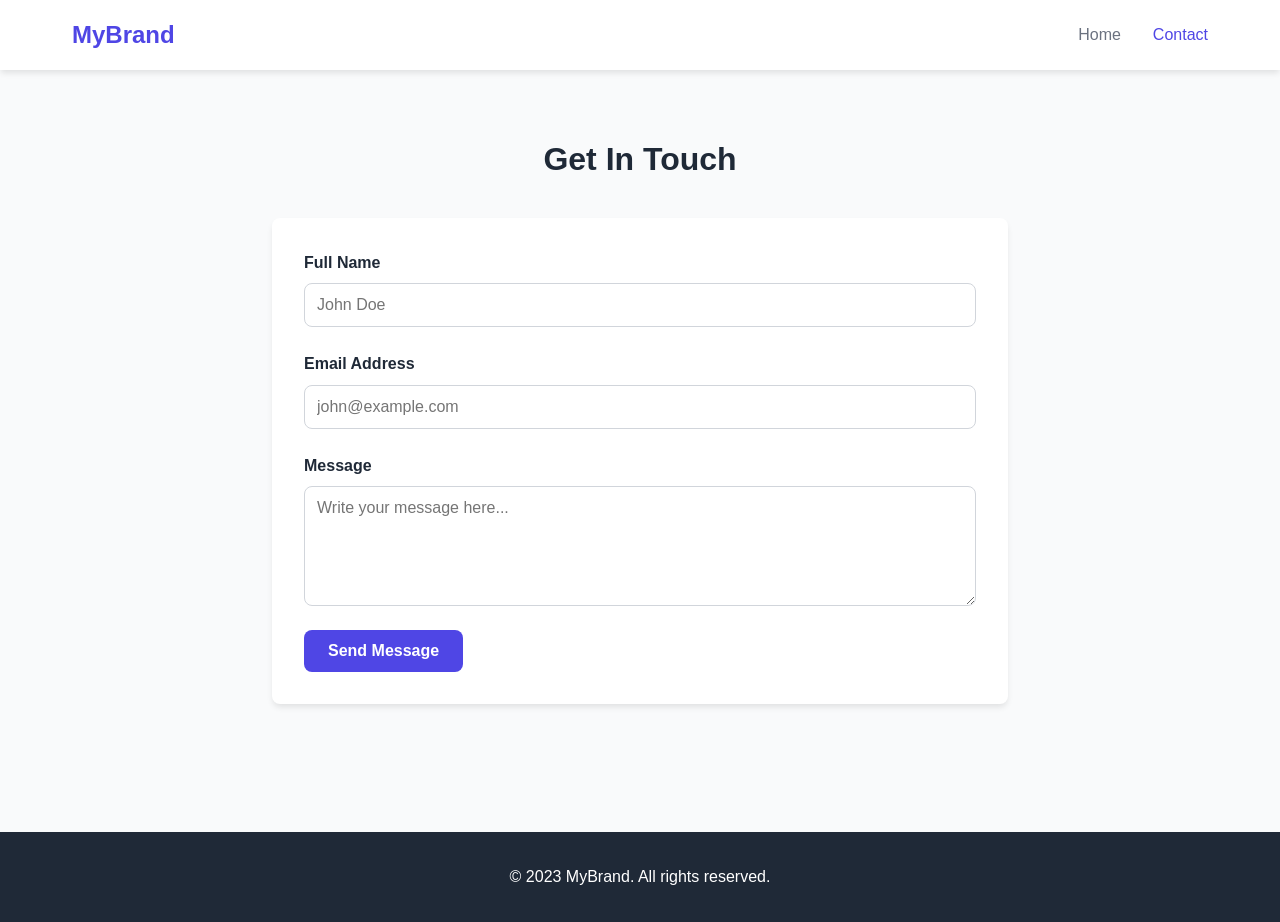
==== contact.html @ 04b4d8f4 "modified" ====
<!DOCTYPE html>
<html lang="en">
<head>
    <meta charset="UTF-8">
    <meta name="viewport" content="width=device-width, initial-scale=1.0">
    <title>MyBrand - Contact</title>
    <link rel="stylesheet" href="style.css">
</head>
<body>

    <!-- Navigation -->
    <header>
        <nav class="navbar">
            <div class="logo">MyBrand</div>
            <ul class="nav-links">
                <li><a href="index.html">Home</a></li>
                <li><a href="contact.html" class="active">Contact</a></li>
            </ul>
        </nav>
    </header>

    <!-- Main Content -->
    <main>
        <section class="contact-container">
            <h2>Get In Touch</h2>
            <form class="contact-form" action="#" method="POST">
                <div class="form-group">
                    <label for="name">Full Name</label>
                    <input type="text" id="name" name="name" placeholder="John Doe" required>
                </div>
                
                <div class="form-group">
                    <label for="email">Email Address</label>
                    <input type="email" id="email" name="email" placeholder="john@example.com" required>
                </div>
                
                <div class="form-group">
                    <label for="message">Message</label>
                    <textarea id="message" name="message" placeholder="Write your message here..." required></textarea>
                </div>
                
                <button type="submit" class="btn">Send Message</button>
            </form>
        </section>
    </main>

    <!-- Footer -->
    <footer>
        <p>&copy; 2023 MyBrand. All rights reserved.</p>
    </footer>

</body>
</html>
---- style.css ----
/* --- General Reset & Variables --- */
:root {
    --primary: #4f46e5;
    --primary-dark: #4338ca;
    --bg-light: #f9fafb;
    --text-dark: #1f2937;
    --text-light: #6b7280;
    --white: #ffffff;
    --shadow: 0 4px 6px -1px rgba(0, 0, 0, 0.1);
    --radius: 8px;
}

* {
    margin: 0;
    padding: 0;
    box-sizing: border-box;
    font-family: 'Segoe UI', Tahoma, Geneva, Verdana, sans-serif;
}

body {
    background-color: var(--bg-light);
    color: var(--text-dark);
    line-height: 1.6;
}

a {
    text-decoration: none;
    color: inherit;
}

/* --- Navigation --- */
header {
    background: var(--white);
    box-shadow: var(--shadow);
    position: sticky;
    top: 0;
    z-index: 100;
}

.navbar {
    max-width: 1200px;
    margin: 0 auto;
    padding: 1rem 2rem;
    display: flex;
    justify-content: space-between;
    align-items: center;
}

.logo {
    font-size: 1.5rem;
    font-weight: bold;
    color: var(--primary);
}

.nav-links {
    list-style: none;
    display: flex;
    gap: 2rem;
}

.nav-links a {
    font-weight: 500;
    color: var(--text-light);
    transition: color 0.3s;
}

.nav-links a:hover, .nav-links a.active {
    color: var(--primary);
}

/* --- Buttons --- */
.btn {
    display: inline-block;
    padding: 0.75rem 1.5rem;
    background-color: var(--primary);
    color: var(--white);
    border: none;
    border-radius: var(--radius);
    font-size: 1rem;
    font-weight: 600;
    cursor: pointer;
    transition: background-color 0.3s;
}

.btn:hover {
    background-color: var(--primary-dark);
}

/* --- Hero Section (Home Page) --- */
.hero {
    text-align: center;
    padding: 6rem 2rem;
    background: linear-gradient(135deg, #e0e7ff 0%, #f9fafb 100%);
}

.hero h1 {
    font-size: 3rem;
    margin-bottom: 1rem;
    color: var(--text-dark);
}

.hero p {
    font-size: 1.25rem;
    color: var(--text-light);
    margin-bottom: 2rem;
    max-width: 600px;
    margin-left: auto;
    margin-right: auto;
}

/* --- Features Section (Home Page) --- */
.features {
    max-width: 1200px;
    margin: 0 auto;
    padding: 4rem 2rem;
    text-align: center;
}

.features h2 {
    font-size: 2rem;
    margin-bottom: 3rem;
}

.feature-grid {
    display: grid;
    grid-template-columns: repeat(auto-fit, minmax(280px, 1fr));
    gap: 2rem;
}

.feature-card {
    background: var(--white);
    padding: 2rem;
    border-radius: var(--radius);
    box-shadow: var(--shadow);
    transition: transform 0.3s;
}

.feature-card:hover {
    transform: translateY(-5px);
}

.feature-card .icon {
    font-size: 2.5rem;
    margin-bottom: 1rem;
}

.feature-card h3 {
    margin-bottom: 0.5rem;
}

.feature-card p {
    color: var(--text-light);
}

/* --- Contact Section (Contact Page) --- */
.contact-container {
    max-width: 800px;
    margin: 0 auto;
    padding: 4rem 2rem;
}

.contact-container h2 {
    text-align: center;
    font-size: 2rem;
    margin-bottom: 2rem;
}

.contact-form {
    background: var(--white);
    padding: 2rem;
    border-radius: var(--radius);
    box-shadow: var(--shadow);
    display: flex;
    flex-direction: column;
    gap: 1.5rem;
}

.form-group {
    display: flex;
    flex-direction: column;
    gap: 0.5rem;
}

.form-group label {
    font-weight: 600;
    color: var(--text-dark);
}

.form-group input, 
.form-group textarea {
    padding: 0.75rem;
    border: 1px solid #d1d5db;
    border-radius: var(--radius);
    font-size: 1rem;
    transition: border-color 0.3s;
}

.form-group input:focus, 
.form-group textarea:focus {
    outline: none;
    border-color: var(--primary);
}

.form-group textarea {
    resize: vertical;
    min-height: 120px;
}

.contact-form .btn {
    align-self: flex-start;
}

/* --- Footer --- */
footer {
    background: var(--text-dark);
    color: var(--white);
    text-align: center;
    padding: 2rem;
    margin-top: 4rem;
}

/* --- Responsive Design --- */
@media (max-width: 768px) {
    .hero h1 {
        font-size: 2rem;
    }
    
    .navbar {
        flex-direction: column;
        gap: 1rem;
    }
}
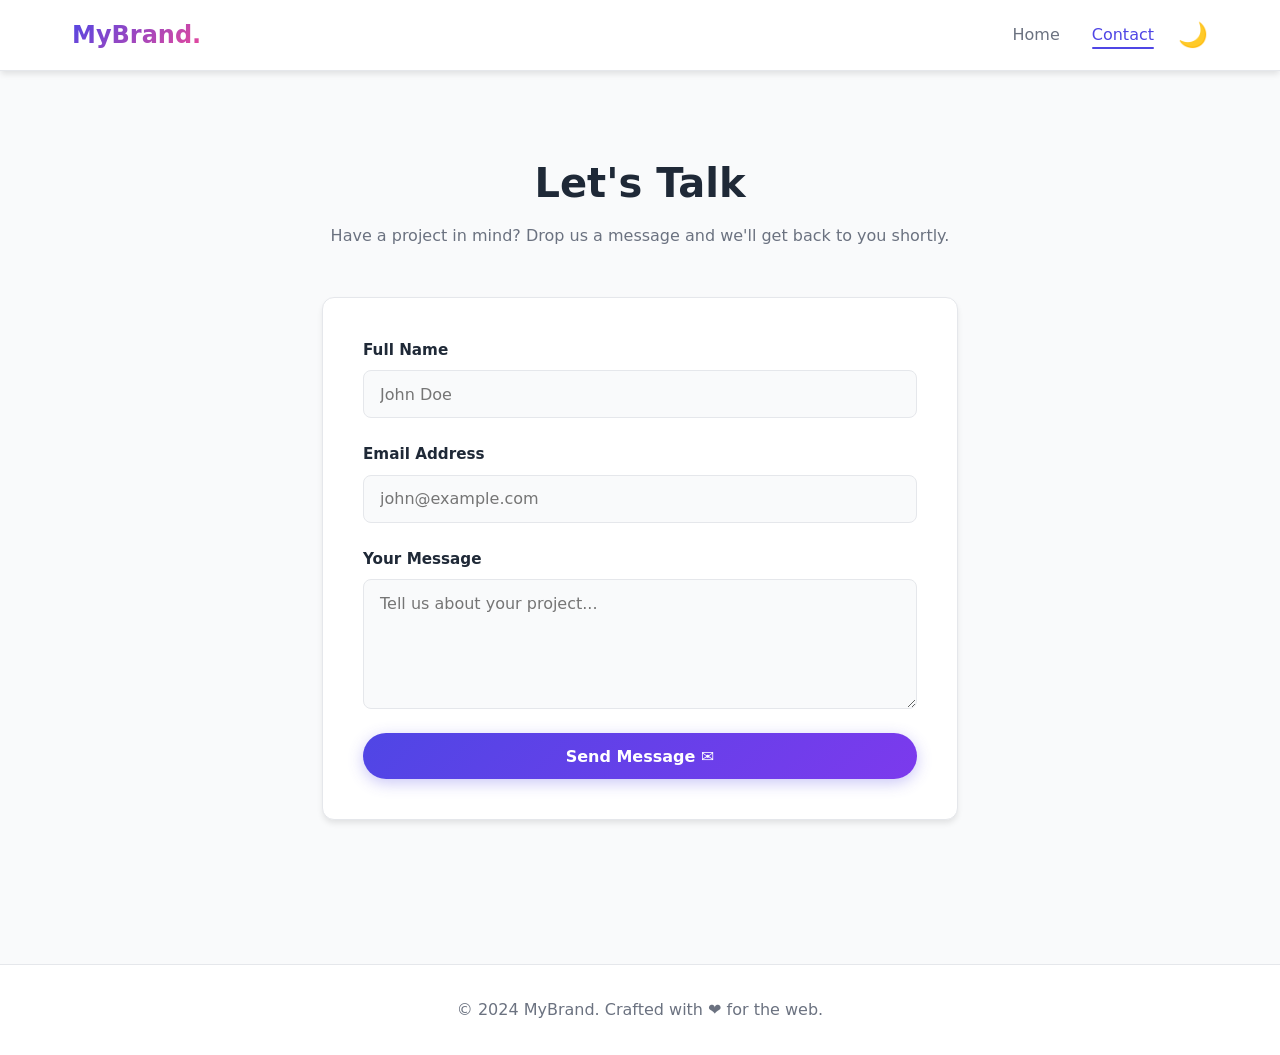
==== commit ab1da7fe: "modification" ====
--- a/contact.html
+++ b/contact.html
@@ -1,29 +1,33 @@
 <!DOCTYPE html>
-<html lang="en">
+<html lang="en" data-theme="light">
 <head>
     <meta charset="UTF-8">
     <meta name="viewport" content="width=device-width, initial-scale=1.0">
-    <title>MyBrand - Contact</title>
+    <title>MyBrand - Contact Us</title>
     <link rel="stylesheet" href="style.css">
 </head>
 <body>
 
-    <!-- Navigation -->
     <header>
         <nav class="navbar">
-            <div class="logo">MyBrand</div>
-            <ul class="nav-links">
-                <li><a href="index.html">Home</a></li>
-                <li><a href="contact.html" class="active">Contact</a></li>
-            </ul>
+            <div class="logo">MyBrand.</div>
+            <div class="nav-right">
+                <ul class="nav-links" id="navLinks">
+                    <li><a href="index.html">Home</a></li>
+                    <li><a href="contact.html" class="active">Contact</a></li>
+                </ul>
+                <button class="theme-toggle" id="themeToggle" title="Toggle Theme">🌙</button>
+                <button class="hamburger" id="hamburger" title="Menu">☰</button>
+            </div>
         </nav>
     </header>
 
-    <!-- Main Content -->
     <main>
         <section class="contact-container">
-            <h2>Get In Touch</h2>
-            <form class="contact-form" action="#" method="POST">
+            <h2>Let's Talk</h2>
+            <p class="subtitle">Have a project in mind? Drop us a message and we'll get back to you shortly.</p>
+            
+            <form class="contact-form" id="contactForm">
                 <div class="form-group">
                     <label for="name">Full Name</label>
                     <input type="text" id="name" name="name" placeholder="John Doe" required>
@@ -35,19 +39,22 @@
                 </div>
                 
                 <div class="form-group">
-                    <label for="message">Message</label>
-                    <textarea id="message" name="message" placeholder="Write your message here..." required></textarea>
+                    <label for="message">Your Message</label>
+                    <textarea id="message" name="message" placeholder="Tell us about your project..." required></textarea>
                 </div>
                 
-                <button type="submit" class="btn">Send Message</button>
+                <button type="submit" class="btn">Send Message ✉️</button>
             </form>
         </section>
     </main>
 
-    <!-- Footer -->
+    <!-- Toast Notification -->
+    <div class="toast" id="toast">✅ Message sent successfully!</div>
+
     <footer>
-        <p>&copy; 2023 MyBrand. All rights reserved.</p>
+        <p>&copy; 2024 MyBrand. Crafted with ❤️ for the web.</p>
     </footer>
 
+    <script src="script.js"></script>
 </body>
 </html>
--- a/style.css
+++ b/style.css
@@ -1,40 +1,55 @@
-/* --- General Reset & Variables --- */
+/* --- Variables & Reset --- */
 :root {
     --primary: #4f46e5;
     --primary-dark: #4338ca;
     --bg-light: #f9fafb;
+    --bg-card: #ffffff;
     --text-dark: #1f2937;
     --text-light: #6b7280;
-    --white: #ffffff;
+    --border-color: #e5e7eb;
     --shadow: 0 4px 6px -1px rgba(0, 0, 0, 0.1);
-    --radius: 8px;
+    --radius: 12px;
+    --transition: all 0.3s ease;
+}
+
+/* Dark Mode Variables */
+[data-theme="dark"] {
+    --bg-light: #111827;
+    --bg-card: #1f2937;
+    --text-dark: #f9fafb;
+    --text-light: #9ca3af;
+    --border-color: #374151;
+    --shadow: 0 4px 6px -1px rgba(0, 0, 0, 0.5);
 }
 
 * {
     margin: 0;
     padding: 0;
     box-sizing: border-box;
-    font-family: 'Segoe UI', Tahoma, Geneva, Verdana, sans-serif;
+    font-family: 'Segoe UI', system-ui, -apple-system, sans-serif;
+}
+
+html {
+    scroll-behavior: smooth;
 }
 
 body {
     background-color: var(--bg-light);
     color: var(--text-dark);
     line-height: 1.6;
-}
-
-a {
-    text-decoration: none;
-    color: inherit;
-}
+    transition: background-color 0.3s, color 0.3s;
+}
+
+a { text-decoration: none; color: inherit; }
 
 /* --- Navigation --- */
 header {
-    background: var(--white);
+    background: var(--bg-card);
     box-shadow: var(--shadow);
     position: sticky;
     top: 0;
     z-index: 100;
+    border-bottom: 1px solid var(--border-color);
 }
 
 .navbar {
@@ -48,8 +63,16 @@
 
 .logo {
     font-size: 1.5rem;
-    font-weight: bold;
-    color: var(--primary);
+    font-weight: 800;
+    background: linear-gradient(135deg, var(--primary), #ec4899);
+    -webkit-background-clip: text;
+    -webkit-text-fill-color: transparent;
+}
+
+.nav-right {
+    display: flex;
+    align-items: center;
+    gap: 1.5rem;
 }
 
 .nav-links {
@@ -61,42 +84,53 @@
 .nav-links a {
     font-weight: 500;
     color: var(--text-light);
-    transition: color 0.3s;
+    transition: var(--transition);
+    position: relative;
 }
 
 .nav-links a:hover, .nav-links a.active {
     color: var(--primary);
 }
 
-/* --- Buttons --- */
-.btn {
-    display: inline-block;
-    padding: 0.75rem 1.5rem;
-    background-color: var(--primary);
-    color: var(--white);
+.nav-links a.active::after {
+    content: '';
+    position: absolute;
+    bottom: -5px;
+    left: 0;
+    width: 100%;
+    height: 2px;
+    background: var(--primary);
+    border-radius: 2px;
+}
+
+/* Theme Toggle & Hamburger */
+.theme-toggle, .hamburger {
+    background: none;
     border: none;
-    border-radius: var(--radius);
-    font-size: 1rem;
-    font-weight: 600;
+    font-size: 1.5rem;
     cursor: pointer;
-    transition: background-color 0.3s;
-}
-
-.btn:hover {
-    background-color: var(--primary-dark);
-}
-
-/* --- Hero Section (Home Page) --- */
+    color: var(--text-dark);
+    transition: var(--transition);
+}
+
+.theme-toggle:hover { transform: rotate(30deg); }
+
+.hamburger { display: none; }
+
+/* --- Hero Section --- */
 .hero {
     text-align: center;
-    padding: 6rem 2rem;
-    background: linear-gradient(135deg, #e0e7ff 0%, #f9fafb 100%);
+    padding: 8rem 2rem;
+    background: linear-gradient(135deg, rgba(79, 70, 229, 0.05) 0%, rgba(236, 72, 153, 0.05) 100%);
+    position: relative;
+    overflow: hidden;
 }
 
 .hero h1 {
-    font-size: 3rem;
+    font-size: 3.5rem;
     margin-bottom: 1rem;
-    color: var(--text-dark);
+    font-weight: 800;
+    line-height: 1.2;
 }
 
 .hero p {
@@ -108,17 +142,71 @@
     margin-right: auto;
 }
 
-/* --- Features Section (Home Page) --- */
+/* --- Buttons --- */
+.btn {
+    display: inline-block;
+    padding: 0.85rem 2rem;
+    background: linear-gradient(135deg, var(--primary), #7c3aed);
+    color: #fff;
+    border: none;
+    border-radius: 50px;
+    font-size: 1rem;
+    font-weight: 600;
+    cursor: pointer;
+    transition: var(--transition);
+    box-shadow: 0 4px 15px rgba(79, 70, 229, 0.3);
+}
+
+.btn:hover {
+    transform: translateY(-2px);
+    box-shadow: 0 6px 20px rgba(79, 70, 229, 0.4);
+}
+
+/* --- Stats Section --- */
+.stats {
+    max-width: 1000px;
+    margin: -4rem auto 0;
+    padding: 2rem;
+    background: var(--bg-card);
+    border-radius: var(--radius);
+    box-shadow: var(--shadow);
+    display: grid;
+    grid-template-columns: repeat(auto-fit, minmax(200px, 1fr));
+    gap: 2rem;
+    text-align: center;
+    position: relative;
+    z-index: 10;
+    border: 1px solid var(--border-color);
+}
+
+.stat-item h3 {
+    font-size: 2.5rem;
+    color: var(--primary);
+    font-weight: 800;
+}
+
+.stat-item p {
+    color: var(--text-light);
+    font-weight: 500;
+}
+
+/* --- Features Section --- */
 .features {
     max-width: 1200px;
     margin: 0 auto;
-    padding: 4rem 2rem;
+    padding: 6rem 2rem 4rem;
     text-align: center;
 }
 
 .features h2 {
-    font-size: 2rem;
+    font-size: 2.5rem;
+    margin-bottom: 1rem;
+}
+
+.features .subtitle {
+    color: var(--text-light);
     margin-bottom: 3rem;
+    font-size: 1.1rem;
 }
 
 .feature-grid {
@@ -128,92 +216,108 @@
 }
 
 .feature-card {
-    background: var(--white);
-    padding: 2rem;
+    background: var(--bg-card);
+    padding: 2.5rem;
     border-radius: var(--radius);
     box-shadow: var(--shadow);
-    transition: transform 0.3s;
+    transition: var(--transition);
+    border: 1px solid var(--border-color);
+    text-align: left;
 }
 
 .feature-card:hover {
-    transform: translateY(-5px);
+    transform: translateY(-8px);
+    border-color: var(--primary);
 }
 
 .feature-card .icon {
     font-size: 2.5rem;
-    margin-bottom: 1rem;
-}
-
-.feature-card h3 {
+    margin-bottom: 1.5rem;
+    display: inline-block;
+    background: rgba(79, 70, 229, 0.1);
+    padding: 0.8rem;
+    border-radius: 12px;
+}
+
+.feature-card h3 { margin-bottom: 0.75rem; font-size: 1.25rem; }
+.feature-card p { color: var(--text-light); }
+
+/* --- Contact Section --- */
+.contact-container {
+    max-width: 700px;
+    margin: 0 auto;
+    padding: 5rem 2rem;
+}
+
+.contact-container h2 {
+    text-align: center;
+    font-size: 2.5rem;
     margin-bottom: 0.5rem;
 }
 
-.feature-card p {
-    color: var(--text-light);
-}
-
-/* --- Contact Section (Contact Page) --- */
-.contact-container {
-    max-width: 800px;
-    margin: 0 auto;
-    padding: 4rem 2rem;
-}
-
-.contact-container h2 {
-    text-align: center;
-    font-size: 2rem;
-    margin-bottom: 2rem;
+.contact-container .subtitle {
+    text-align: center;
+    color: var(--text-light);
+    margin-bottom: 3rem;
 }
 
 .contact-form {
-    background: var(--white);
-    padding: 2rem;
+    background: var(--bg-card);
+    padding: 2.5rem;
     border-radius: var(--radius);
     box-shadow: var(--shadow);
     display: flex;
     flex-direction: column;
     gap: 1.5rem;
-}
-
-.form-group {
-    display: flex;
-    flex-direction: column;
-    gap: 0.5rem;
-}
-
-.form-group label {
-    font-weight: 600;
-    color: var(--text-dark);
-}
+    border: 1px solid var(--border-color);
+}
+
+.form-group { display: flex; flex-direction: column; gap: 0.5rem; }
+.form-group label { font-weight: 600; font-size: 0.95rem; }
 
 .form-group input, 
 .form-group textarea {
-    padding: 0.75rem;
-    border: 1px solid #d1d5db;
-    border-radius: var(--radius);
+    padding: 0.85rem 1rem;
+    border: 1px solid var(--border-color);
+    border-radius: 8px;
     font-size: 1rem;
-    transition: border-color 0.3s;
+    background: var(--bg-light);
+    color: var(--text-dark);
+    transition: var(--transition);
 }
 
 .form-group input:focus, 
 .form-group textarea:focus {
     outline: none;
     border-color: var(--primary);
-}
-
-.form-group textarea {
-    resize: vertical;
-    min-height: 120px;
-}
-
-.contact-form .btn {
-    align-self: flex-start;
-}
+    box-shadow: 0 0 0 3px rgba(79, 70, 229, 0.1);
+}
+
+.form-group textarea { resize: vertical; min-height: 130px; }
+
+/* --- Toast Notification --- */
+.toast {
+    position: fixed;
+    bottom: 20px;
+    right: 20px;
+    background: #10b981;
+    color: white;
+    padding: 1rem 1.5rem;
+    border-radius: 8px;
+    box-shadow: 0 4px 12px rgba(0,0,0,0.15);
+    transform: translateX(150%);
+    transition: transform 0.4s ease;
+    z-index: 1000;
+    font-weight: 500;
+}
+
+.toast.show { transform: translateX(0); }
 
 /* --- Footer --- */
 footer {
-    background: var(--text-dark);
-    color: var(--white);
+    background: var(--bg-card);
+    border-top: 1px solid var(--border-color);
+    color: var(--text-light);
     text-align: center;
     padding: 2rem;
     margin-top: 4rem;
@@ -221,12 +325,25 @@
 
 /* --- Responsive Design --- */
 @media (max-width: 768px) {
-    .hero h1 {
-        font-size: 2rem;
+    .hero h1 { font-size: 2.5rem; }
+    .hero { padding: 5rem 1.5rem; }
+    .stats { margin-top: -2rem; padding: 1.5rem; }
+    
+    .hamburger { display: block; }
+    
+    .nav-links {
+        display: none;
+        position: absolute;
+        top: 100%;
+        left: 0;
+        width: 100%;
+        background: var(--bg-card);
+        flex-direction: column;
+        padding: 1.5rem;
+        gap: 1.5rem;
+        box-shadow: var(--shadow);
+        border-bottom: 1px solid var(--border-color);
     }
     
-    .navbar {
-        flex-direction: column;
-        gap: 1rem;
-    }
+    .nav-links.active { display: flex; }
 }
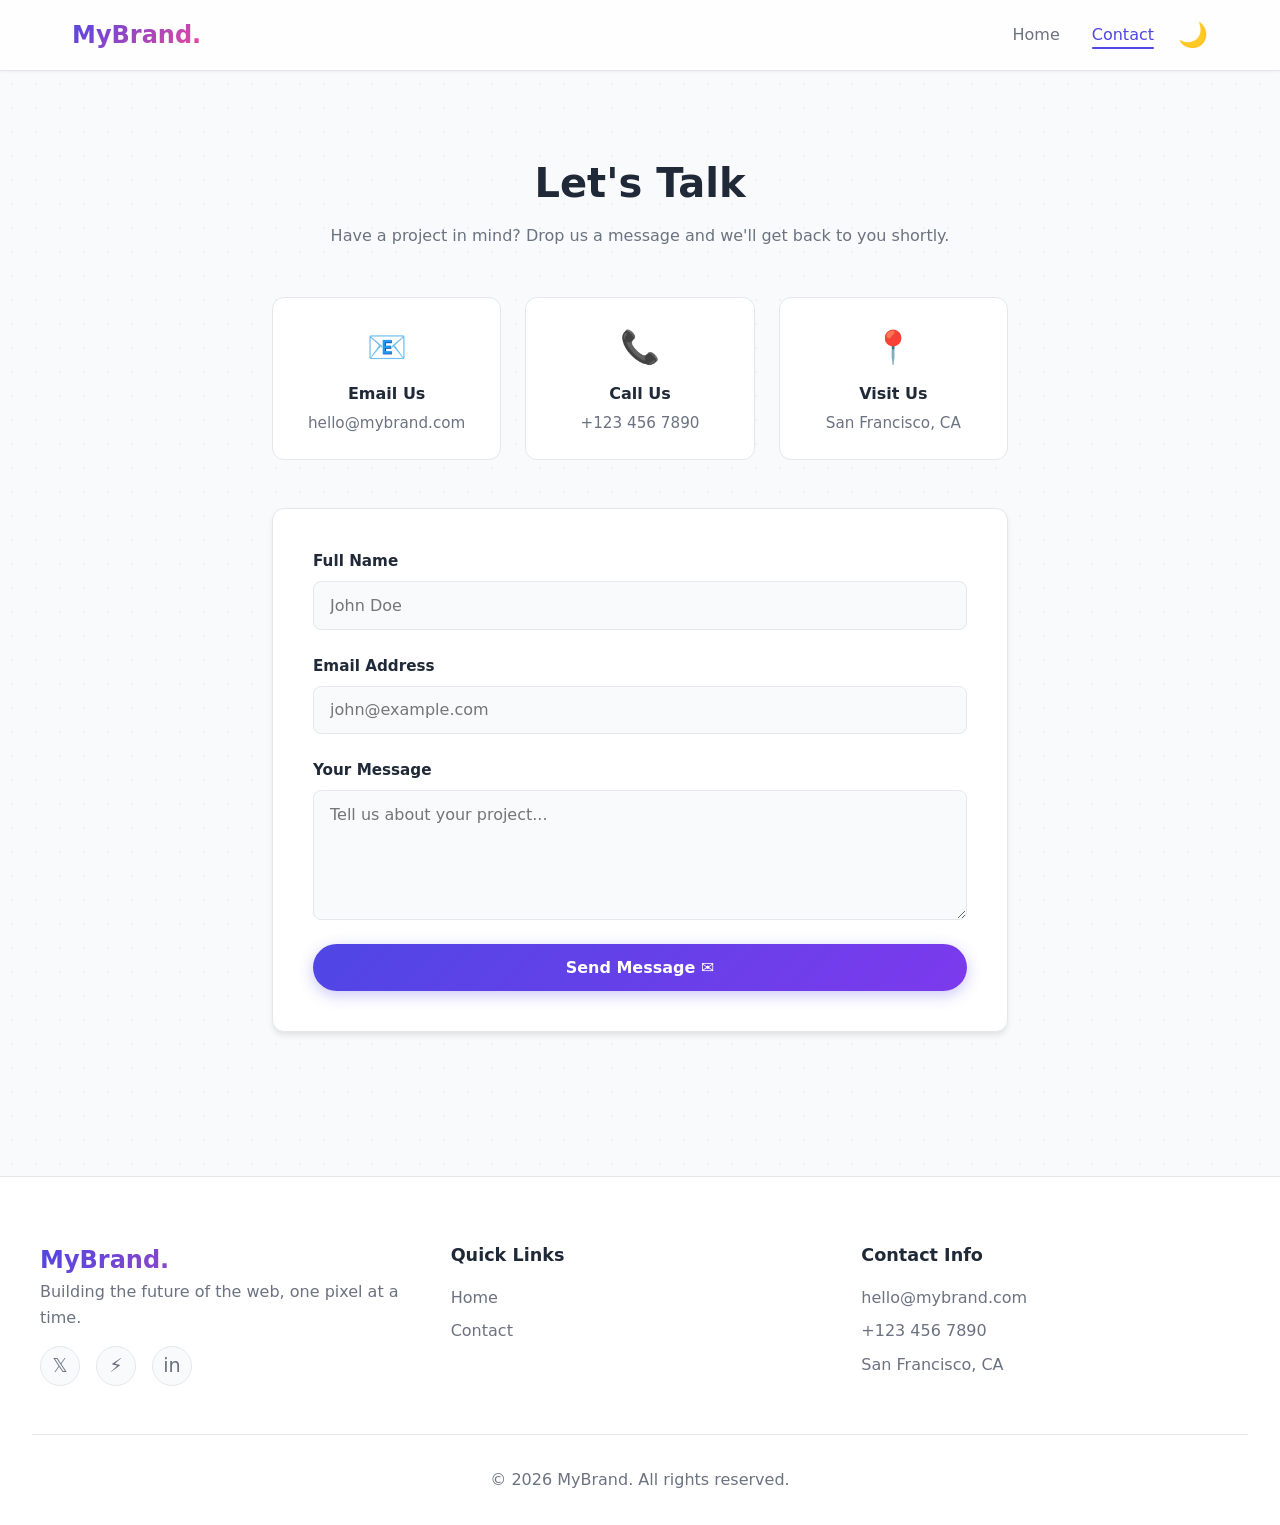
==== commit c15e67f9: "modification" ====
--- a/contact.html
+++ b/contact.html
@@ -24,36 +24,80 @@
 
     <main>
         <section class="contact-container">
-            <h2>Let's Talk</h2>
-            <p class="subtitle">Have a project in mind? Drop us a message and we'll get back to you shortly.</p>
+            <h2 class="reveal">Let's Talk</h2>
+            <p class="subtitle reveal">Have a project in mind? Drop us a message and we'll get back to you shortly.</p>
             
-            <form class="contact-form" id="contactForm">
+            <div class="contact-info-grid reveal">
+                <div class="info-card">
+                    <div class="icon">📧</div>
+                    <h4>Email Us</h4>
+                    <p>hello@mybrand.com</p>
+                </div>
+                <div class="info-card">
+                    <div class="icon">📞</div>
+                    <h4>Call Us</h4>
+                    <p>+123 456 7890</p>
+                </div>
+                <div class="info-card">
+                    <div class="icon">📍</div>
+                    <h4>Visit Us</h4>
+                    <p>San Francisco, CA</p>
+                </div>
+            </div>
+            
+            <form class="contact-form reveal" id="contactForm">
                 <div class="form-group">
                     <label for="name">Full Name</label>
                     <input type="text" id="name" name="name" placeholder="John Doe" required>
                 </div>
-                
                 <div class="form-group">
                     <label for="email">Email Address</label>
                     <input type="email" id="email" name="email" placeholder="john@example.com" required>
                 </div>
-                
                 <div class="form-group">
                     <label for="message">Your Message</label>
                     <textarea id="message" name="message" placeholder="Tell us about your project..." required></textarea>
                 </div>
-                
                 <button type="submit" class="btn">Send Message ✉️</button>
             </form>
         </section>
     </main>
 
-    <!-- Toast Notification -->
     <div class="toast" id="toast">✅ Message sent successfully!</div>
 
     <footer>
-        <p>&copy; 2024 MyBrand. Crafted with ❤️ for the web.</p>
+        <div class="footer-container">
+            <div class="footer-col">
+                <h3 class="logo">MyBrand.</h3>
+                <p>Building the future of the web, one pixel at a time.</p>
+                <div class="social-links">
+                    <a href="#" title="Twitter">𝕏</a>
+                    <a href="#" title="GitHub">⚡</a>
+                    <a href="#" title="LinkedIn">in</a>
+                </div>
+            </div>
+            <div class="footer-col">
+                <h4>Quick Links</h4>
+                <ul>
+                    <li><a href="index.html">Home</a></li>
+                    <li><a href="contact.html">Contact</a></li>
+                </ul>
+            </div>
+            <div class="footer-col">
+                <h4>Contact Info</h4>
+                <ul>
+                    <li>hello@mybrand.com</li>
+                    <li>+123 456 7890</li>
+                    <li>San Francisco, CA</li>
+                </ul>
+            </div>
+        </div>
+        <div class="footer-bottom">
+            <p>&copy; <span id="currentYear"></span> MyBrand. All rights reserved.</p>
+        </div>
     </footer>
+
+    <button id="backToTop" title="Back to Top">↑</button>
 
     <script src="script.js"></script>
 </body>
--- a/style.css
+++ b/style.css
@@ -7,34 +7,29 @@
     --text-dark: #1f2937;
     --text-light: #6b7280;
     --border-color: #e5e7eb;
+    --dot-color: rgba(0, 0, 0, 0.04);
     --shadow: 0 4px 6px -1px rgba(0, 0, 0, 0.1);
     --radius: 12px;
     --transition: all 0.3s ease;
 }
 
-/* Dark Mode Variables */
 [data-theme="dark"] {
     --bg-light: #111827;
     --bg-card: #1f2937;
     --text-dark: #f9fafb;
     --text-light: #9ca3af;
     --border-color: #374151;
+    --dot-color: rgba(255, 255, 255, 0.04);
     --shadow: 0 4px 6px -1px rgba(0, 0, 0, 0.5);
 }
 
-* {
-    margin: 0;
-    padding: 0;
-    box-sizing: border-box;
-    font-family: 'Segoe UI', system-ui, -apple-system, sans-serif;
-}
-
-html {
-    scroll-behavior: smooth;
-}
+* { margin: 0; padding: 0; box-sizing: border-box; font-family: 'Segoe UI', system-ui, sans-serif; }
+html { scroll-behavior: smooth; }
 
 body {
     background-color: var(--bg-light);
+    background-image: radial-gradient(circle, var(--dot-color) 1px, transparent 1px);
+    background-size: 24px 24px;
     color: var(--text-dark);
     line-height: 1.6;
     transition: background-color 0.3s, color 0.3s;
@@ -44,306 +39,184 @@
 
 /* --- Navigation --- */
 header {
-    background: var(--bg-card);
-    box-shadow: var(--shadow);
-    position: sticky;
-    top: 0;
-    z-index: 100;
+    background: rgba(255, 255, 255, 0.8);
+    backdrop-filter: blur(10px);
+    -webkit-backdrop-filter: blur(10px);
+    box-shadow: 0 1px 3px rgba(0,0,0,0.05);
+    position: sticky; top: 0; z-index: 100;
     border-bottom: 1px solid var(--border-color);
 }
+[data-theme="dark"] header { background: rgba(17, 24, 39, 0.8); }
 
 .navbar {
-    max-width: 1200px;
-    margin: 0 auto;
-    padding: 1rem 2rem;
-    display: flex;
-    justify-content: space-between;
-    align-items: center;
+    max-width: 1200px; margin: 0 auto; padding: 1rem 2rem;
+    display: flex; justify-content: space-between; align-items: center;
 }
 
 .logo {
-    font-size: 1.5rem;
-    font-weight: 800;
+    font-size: 1.5rem; font-weight: 800;
     background: linear-gradient(135deg, var(--primary), #ec4899);
-    -webkit-background-clip: text;
-    -webkit-text-fill-color: transparent;
-}
-
-.nav-right {
-    display: flex;
-    align-items: center;
-    gap: 1.5rem;
-}
-
-.nav-links {
-    list-style: none;
-    display: flex;
-    gap: 2rem;
-}
-
-.nav-links a {
-    font-weight: 500;
-    color: var(--text-light);
-    transition: var(--transition);
-    position: relative;
-}
-
-.nav-links a:hover, .nav-links a.active {
-    color: var(--primary);
-}
-
+    -webkit-background-clip: text; -webkit-text-fill-color: transparent;
+}
+
+.nav-right { display: flex; align-items: center; gap: 1.5rem; }
+.nav-links { list-style: none; display: flex; gap: 2rem; }
+.nav-links a { font-weight: 500; color: var(--text-light); transition: var(--transition); position: relative; }
+.nav-links a:hover, .nav-links a.active { color: var(--primary); }
 .nav-links a.active::after {
-    content: '';
-    position: absolute;
-    bottom: -5px;
-    left: 0;
-    width: 100%;
-    height: 2px;
-    background: var(--primary);
-    border-radius: 2px;
-}
-
-/* Theme Toggle & Hamburger */
+    content: ''; position: absolute; bottom: -5px; left: 0; width: 100%; height: 2px;
+    background: var(--primary); border-radius: 2px;
+}
+
 .theme-toggle, .hamburger {
-    background: none;
-    border: none;
-    font-size: 1.5rem;
-    cursor: pointer;
-    color: var(--text-dark);
-    transition: var(--transition);
-}
-
+    background: none; border: none; font-size: 1.5rem; cursor: pointer; color: var(--text-dark); transition: var(--transition);
+}
 .theme-toggle:hover { transform: rotate(30deg); }
-
 .hamburger { display: none; }
 
 /* --- Hero Section --- */
-.hero {
-    text-align: center;
-    padding: 8rem 2rem;
-    background: linear-gradient(135deg, rgba(79, 70, 229, 0.05) 0%, rgba(236, 72, 153, 0.05) 100%);
-    position: relative;
-    overflow: hidden;
-}
-
-.hero h1 {
-    font-size: 3.5rem;
-    margin-bottom: 1rem;
-    font-weight: 800;
-    line-height: 1.2;
-}
-
-.hero p {
-    font-size: 1.25rem;
-    color: var(--text-light);
-    margin-bottom: 2rem;
-    max-width: 600px;
-    margin-left: auto;
-    margin-right: auto;
-}
+.hero { text-align: center; padding: 8rem 2rem; position: relative; }
+.hero h1 { font-size: 3.5rem; margin-bottom: 1rem; font-weight: 800; line-height: 1.2; }
+.hero p { font-size: 1.25rem; color: var(--text-light); margin-bottom: 2rem; max-width: 600px; margin-left: auto; margin-right: auto; }
 
 /* --- Buttons --- */
 .btn {
-    display: inline-block;
-    padding: 0.85rem 2rem;
+    display: inline-block; padding: 0.85rem 2rem;
     background: linear-gradient(135deg, var(--primary), #7c3aed);
-    color: #fff;
-    border: none;
-    border-radius: 50px;
-    font-size: 1rem;
-    font-weight: 600;
-    cursor: pointer;
-    transition: var(--transition);
+    color: #fff; border: none; border-radius: 50px; font-size: 1rem; font-weight: 600;
+    cursor: pointer; transition: var(--transition);
     box-shadow: 0 4px 15px rgba(79, 70, 229, 0.3);
 }
-
-.btn:hover {
-    transform: translateY(-2px);
-    box-shadow: 0 6px 20px rgba(79, 70, 229, 0.4);
-}
-
-/* --- Stats Section --- */
+.btn:hover { transform: translateY(-2px); box-shadow: 0 6px 20px rgba(79, 70, 229, 0.4); }
+
+/* --- Stats Section (Glassmorphism) --- */
 .stats {
-    max-width: 1000px;
-    margin: -4rem auto 0;
-    padding: 2rem;
-    background: var(--bg-card);
-    border-radius: var(--radius);
-    box-shadow: var(--shadow);
-    display: grid;
-    grid-template-columns: repeat(auto-fit, minmax(200px, 1fr));
-    gap: 2rem;
-    text-align: center;
-    position: relative;
-    z-index: 10;
-    border: 1px solid var(--border-color);
-}
-
-.stat-item h3 {
-    font-size: 2.5rem;
-    color: var(--primary);
-    font-weight: 800;
-}
-
-.stat-item p {
-    color: var(--text-light);
-    font-weight: 500;
-}
+    max-width: 1000px; margin: -4rem auto 0; padding: 2rem;
+    background: rgba(255, 255, 255, 0.6);
+    backdrop-filter: blur(12px); -webkit-backdrop-filter: blur(12px);
+    border: 1px solid rgba(255, 255, 255, 0.3);
+    border-radius: var(--radius); box-shadow: var(--shadow);
+    display: grid; grid-template-columns: repeat(auto-fit, minmax(200px, 1fr)); gap: 2rem;
+    text-align: center; position: relative; z-index: 10;
+}
+[data-theme="dark"] .stats {
+    background: rgba(31, 41, 55, 0.6);
+    border: 1px solid rgba(255, 255, 255, 0.05);
+}
+.stat-item h3 { font-size: 2.5rem; color: var(--primary); font-weight: 800; }
+.stat-item p { color: var(--text-light); font-weight: 500; }
 
 /* --- Features Section --- */
-.features {
-    max-width: 1200px;
-    margin: 0 auto;
-    padding: 6rem 2rem 4rem;
-    text-align: center;
-}
-
-.features h2 {
-    font-size: 2.5rem;
-    margin-bottom: 1rem;
-}
-
-.features .subtitle {
-    color: var(--text-light);
-    margin-bottom: 3rem;
-    font-size: 1.1rem;
-}
-
-.feature-grid {
-    display: grid;
-    grid-template-columns: repeat(auto-fit, minmax(280px, 1fr));
-    gap: 2rem;
-}
+.features { max-width: 1200px; margin: 0 auto; padding: 6rem 2rem 4rem; text-align: center; }
+.features h2 { font-size: 2.5rem; margin-bottom: 1rem; }
+.features .subtitle { color: var(--text-light); margin-bottom: 3rem; font-size: 1.1rem; }
+.feature-grid { display: grid; grid-template-columns: repeat(auto-fit, minmax(280px, 1fr)); gap: 2rem; }
 
 .feature-card {
-    background: var(--bg-card);
-    padding: 2.5rem;
-    border-radius: var(--radius);
-    box-shadow: var(--shadow);
-    transition: var(--transition);
-    border: 1px solid var(--border-color);
-    text-align: left;
-}
-
-.feature-card:hover {
-    transform: translateY(-8px);
-    border-color: var(--primary);
-}
-
+    background: var(--bg-card); padding: 2.5rem; border-radius: var(--radius);
+    box-shadow: var(--shadow); transition: var(--transition);
+    border: 1px solid var(--border-color); text-align: left;
+}
+.feature-card:hover { transform: translateY(-8px); border-color: var(--primary); }
 .feature-card .icon {
-    font-size: 2.5rem;
-    margin-bottom: 1.5rem;
-    display: inline-block;
-    background: rgba(79, 70, 229, 0.1);
-    padding: 0.8rem;
-    border-radius: 12px;
-}
-
+    font-size: 2.5rem; margin-bottom: 1.5rem; display: inline-block;
+    background: rgba(79, 70, 229, 0.1); padding: 0.8rem; border-radius: 12px;
+}
 .feature-card h3 { margin-bottom: 0.75rem; font-size: 1.25rem; }
 .feature-card p { color: var(--text-light); }
 
 /* --- Contact Section --- */
-.contact-container {
-    max-width: 700px;
-    margin: 0 auto;
-    padding: 5rem 2rem;
-}
-
-.contact-container h2 {
-    text-align: center;
-    font-size: 2.5rem;
-    margin-bottom: 0.5rem;
-}
-
-.contact-container .subtitle {
-    text-align: center;
-    color: var(--text-light);
-    margin-bottom: 3rem;
-}
+.contact-container { max-width: 800px; margin: 0 auto; padding: 5rem 2rem; }
+.contact-container h2 { text-align: center; font-size: 2.5rem; margin-bottom: 0.5rem; }
+.contact-container .subtitle { text-align: center; color: var(--text-light); margin-bottom: 3rem; }
+
+.contact-info-grid {
+    display: grid; grid-template-columns: repeat(auto-fit, minmax(200px, 1fr));
+    gap: 1.5rem; margin-bottom: 3rem;
+}
+.info-card {
+    background: var(--bg-card); padding: 1.5rem; border-radius: var(--radius);
+    text-align: center; border: 1px solid var(--border-color); transition: var(--transition);
+}
+.info-card:hover { border-color: var(--primary); transform: translateY(-3px); }
+.info-card .icon { font-size: 2rem; margin-bottom: 0.5rem; }
+.info-card h4 { margin-bottom: 0.25rem; }
+.info-card p { color: var(--text-light); font-size: 0.95rem; }
 
 .contact-form {
-    background: var(--bg-card);
-    padding: 2.5rem;
-    border-radius: var(--radius);
-    box-shadow: var(--shadow);
-    display: flex;
-    flex-direction: column;
-    gap: 1.5rem;
+    background: var(--bg-card); padding: 2.5rem; border-radius: var(--radius);
+    box-shadow: var(--shadow); display: flex; flex-direction: column; gap: 1.5rem;
     border: 1px solid var(--border-color);
 }
-
 .form-group { display: flex; flex-direction: column; gap: 0.5rem; }
 .form-group label { font-weight: 600; font-size: 0.95rem; }
-
-.form-group input, 
-.form-group textarea {
-    padding: 0.85rem 1rem;
-    border: 1px solid var(--border-color);
-    border-radius: 8px;
-    font-size: 1rem;
-    background: var(--bg-light);
-    color: var(--text-dark);
-    transition: var(--transition);
-}
-
-.form-group input:focus, 
-.form-group textarea:focus {
-    outline: none;
-    border-color: var(--primary);
-    box-shadow: 0 0 0 3px rgba(79, 70, 229, 0.1);
-}
-
+.form-group input, .form-group textarea {
+    padding: 0.85rem 1rem; border: 1px solid var(--border-color); border-radius: 8px;
+    font-size: 1rem; background: var(--bg-light); color: var(--text-dark); transition: var(--transition);
+}
+.form-group input:focus, .form-group textarea:focus {
+    outline: none; border-color: var(--primary); box-shadow: 0 0 0 3px rgba(79, 70, 229, 0.1);
+}
 .form-group textarea { resize: vertical; min-height: 130px; }
 
-/* --- Toast Notification --- */
+/* --- Toast & Back to Top --- */
 .toast {
-    position: fixed;
-    bottom: 20px;
-    right: 20px;
-    background: #10b981;
-    color: white;
-    padding: 1rem 1.5rem;
-    border-radius: 8px;
-    box-shadow: 0 4px 12px rgba(0,0,0,0.15);
-    transform: translateX(150%);
-    transition: transform 0.4s ease;
-    z-index: 1000;
-    font-weight: 500;
-}
-
+    position: fixed; bottom: 20px; right: 20px; background: #10b981; color: white;
+    padding: 1rem 1.5rem; border-radius: 8px; box-shadow: 0 4px 12px rgba(0,0,0,0.15);
+    transform: translateX(150%); transition: transform 0.4s ease; z-index: 1000; font-weight: 500;
+}
 .toast.show { transform: translateX(0); }
 
-/* --- Footer --- */
+#backToTop {
+    position: fixed; bottom: 30px; right: 30px; width: 50px; height: 50px;
+    background: var(--primary); color: white; border: none; border-radius: 50%;
+    font-size: 1.5rem; cursor: pointer; opacity: 0; visibility: hidden;
+    transition: all 0.3s ease; box-shadow: 0 4px 10px rgba(0,0,0,0.2); z-index: 99;
+}
+#backToTop.show { opacity: 1; visibility: visible; }
+#backToTop:hover { transform: translateY(-5px); }
+
+/* --- Advanced Footer --- */
 footer {
-    background: var(--bg-card);
-    border-top: 1px solid var(--border-color);
-    color: var(--text-light);
-    text-align: center;
-    padding: 2rem;
-    margin-top: 4rem;
-}
-
-/* --- Responsive Design --- */
+    background: var(--bg-card); border-top: 1px solid var(--border-color);
+    color: var(--text-light); padding: 4rem 2rem 2rem; margin-top: 4rem;
+}
+.footer-container {
+    max-width: 1200px; margin: 0 auto;
+    display: grid; grid-template-columns: repeat(auto-fit, minmax(200px, 1fr));
+    gap: 2rem; margin-bottom: 3rem;
+}
+.footer-col h4 { margin-bottom: 1rem; color: var(--text-dark); font-size: 1.1rem; }
+.footer-col ul { list-style: none; }
+.footer-col ul li { margin-bottom: 0.5rem; }
+.footer-col a { transition: color 0.3s; }
+.footer-col a:hover { color: var(--primary); }
+.social-links { display: flex; gap: 1rem; margin-top: 1rem; }
+.social-links a {
+    width: 40px; height: 40px; background: var(--bg-light); border-radius: 50%;
+    display: flex; align-items: center; justify-content: center; font-size: 1.2rem;
+    transition: var(--transition); border: 1px solid var(--border-color);
+}
+.social-links a:hover { background: var(--primary); color: white; border-color: var(--primary); }
+.footer-bottom { text-align: center; padding-top: 2rem; border-top: 1px solid var(--border-color); }
+
+/* --- Scroll Reveal Animation --- */
+.reveal {
+    opacity: 0; transform: translateY(30px);
+    transition: opacity 0.6s ease, transform 0.6s ease;
+}
+.reveal.active { opacity: 1; transform: translateY(0); }
+
+/* --- Responsive --- */
 @media (max-width: 768px) {
     .hero h1 { font-size: 2.5rem; }
     .hero { padding: 5rem 1.5rem; }
     .stats { margin-top: -2rem; padding: 1.5rem; }
-    
     .hamburger { display: block; }
-    
     .nav-links {
-        display: none;
-        position: absolute;
-        top: 100%;
-        left: 0;
-        width: 100%;
-        background: var(--bg-card);
-        flex-direction: column;
-        padding: 1.5rem;
-        gap: 1.5rem;
-        box-shadow: var(--shadow);
-        border-bottom: 1px solid var(--border-color);
+        display: none; position: absolute; top: 100%; left: 0; width: 100%;
+        background: var(--bg-card); flex-direction: column; padding: 1.5rem;
+        gap: 1.5rem; box-shadow: var(--shadow); border-bottom: 1px solid var(--border-color);
     }
-    
     .nav-links.active { display: flex; }
 }
